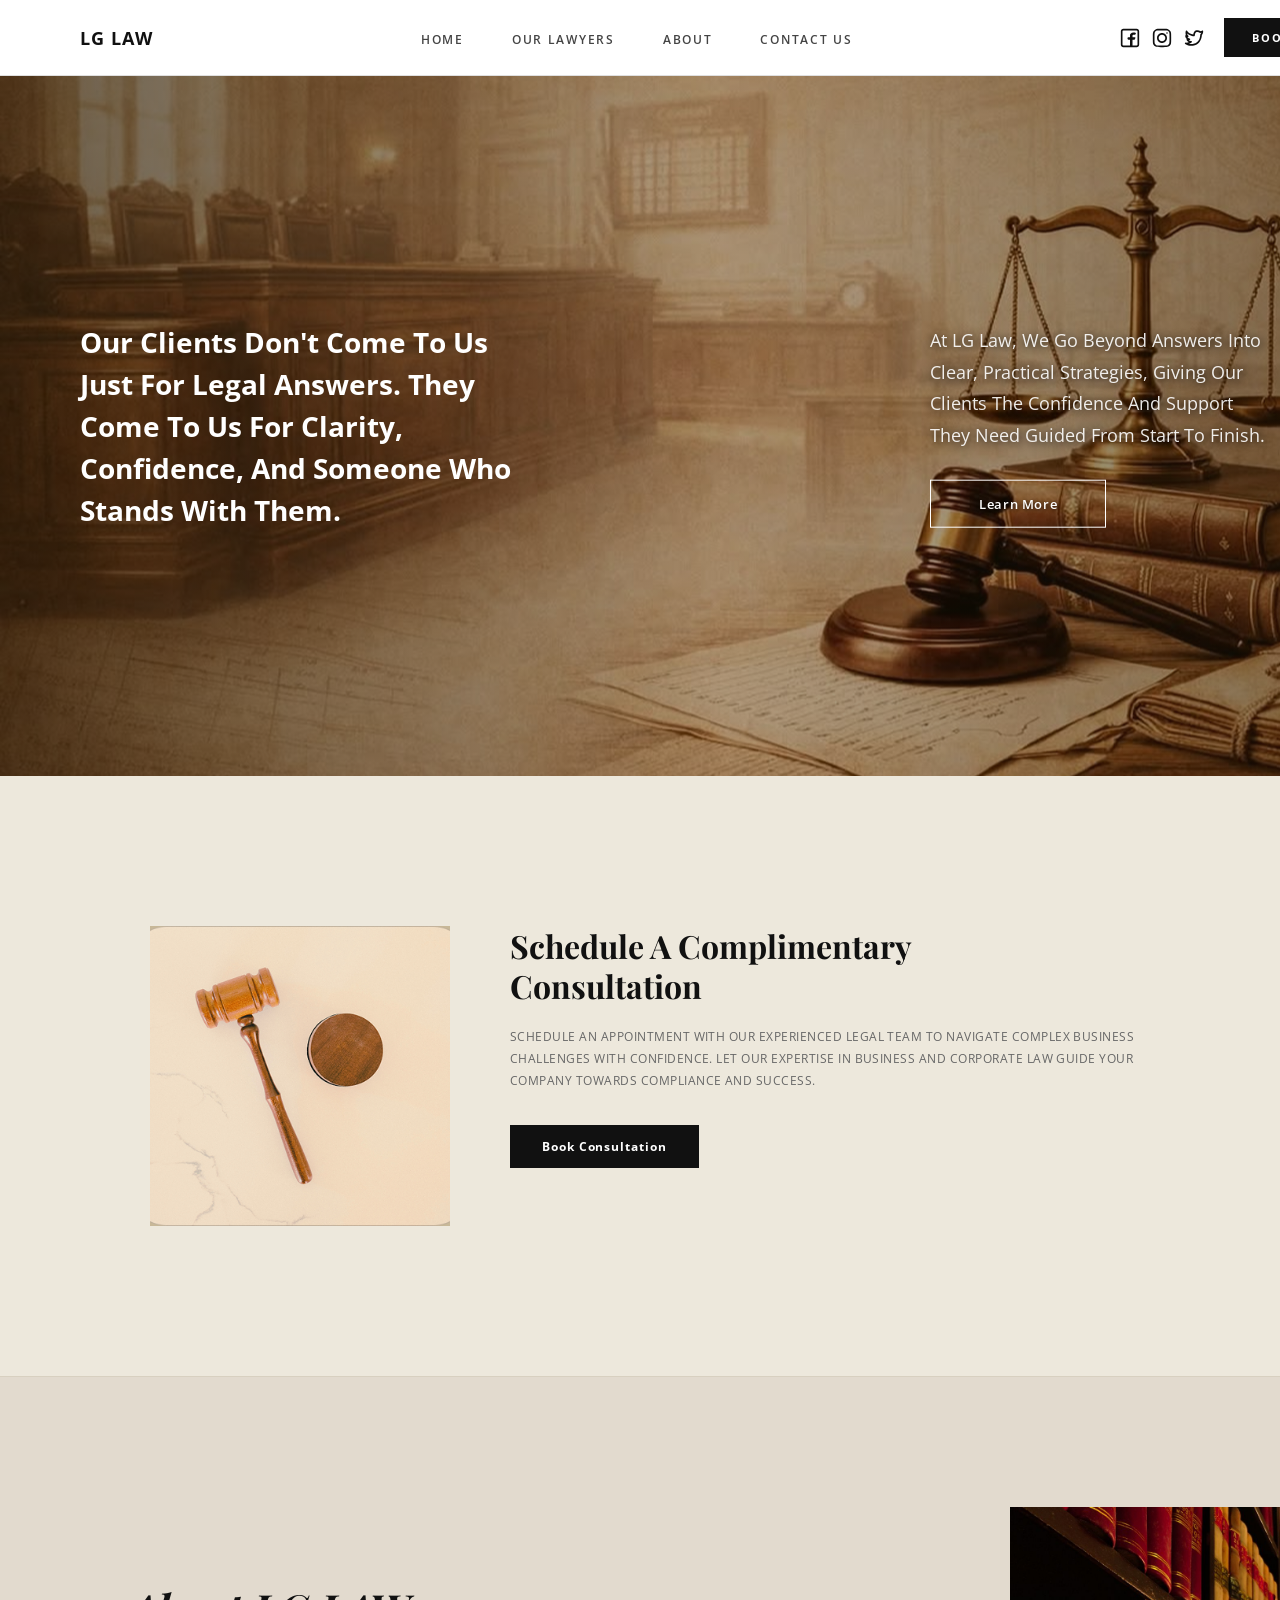
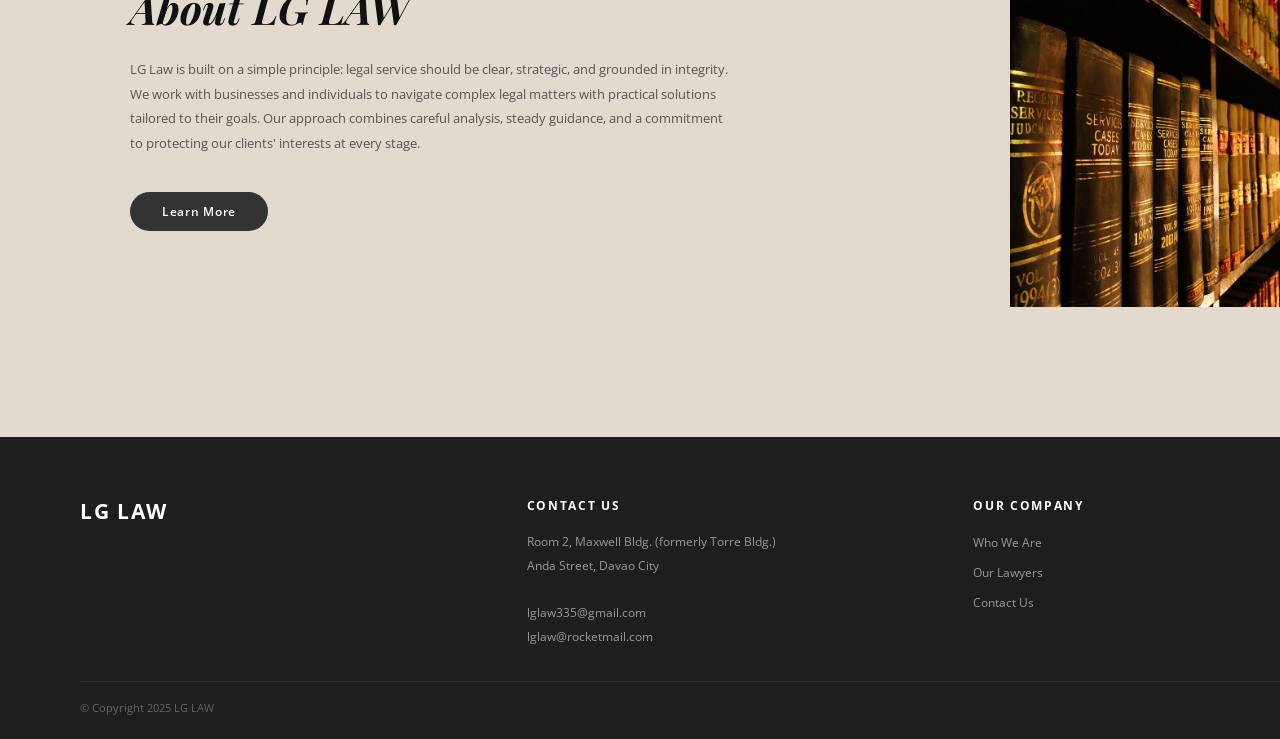
==== index.html @ b1ef5360 "Initial Commit" ====
<!DOCTYPE html>
<html lang="en">
<head>
  <meta charset="UTF-8" />
  <meta name="viewport" content="width=device-width, initial-scale=1.0"/>
  <title>LG LAW</title>
  <link href="https://fonts.googleapis.com/css2?family=Playfair+Display:ital,wght@0,400;0,700;1,400&family=Open+Sans:wght@300;400;600;700&display=swap" rel="stylesheet"/>
  <link rel="stylesheet" href="style.css"/>
</head>
<body>

  <!-- NAVBAR -->
  <nav>
    <div class="nav-logo">LG LAW</div>
    <ul class="nav-links">
      <li><a href="#">Home</a></li>
      <li><a href="Our Lawyers.html">Our Lawyers</a></li>
      <li><a href="about.html">About</a></li>
      <li><a href="contact.html">Contact Us</a></li>
    </ul>   
    <div class="nav-right">
      <div class="nav-social">
  <a href="#"><img src="svg/facebook.svg" alt="Facebook" width="20" height="20"/></a>
  <a href="#"><img src="svg/instagram.svg" alt="Instagram" width="20" height="20"/></a>
  <a href="#"><img src="svg/twitter.svg" alt="Twitter" width="20" height="20"/></a>
</div>
      <a href="contact.html" class="nav-book">Book Now</a>
    </div>
  </nav>

  <!-- HERO -->
  <section class="hero">
    <!-- Replace src="" with your actual hero image -->
    <img src="" alt="" class="hero-img" onerror="this.style.display='none'"/>
    <div class="hero-overlay"></div>

    <div class="hero-content">
      <h1 class="hero-title">
        Our Clients Don't Come To Us<br/>
        Just For Legal Answers. They<br/>
        Come To Us For Clarity,<br/>
        Confidence, And Someone Who<br/>
        Stands With Them.
      </h1>
    </div>

    <div class="hero-right">
      <p class="hero-right-text">
        At LG Law, We Go Beyond Answers Into<br/>
        Clear, Practical Strategies, Giving Our Clients The
        Confidence And Support <br/>
        They Need Guided From
        Start To Finish.
      </p>
      <a href="about.html" class="hero-btn">Learn More</a>
    </div>
  </section>

  <!-- CONSULTATION SECTION -->
  <section class="consult">
    <div class="consult-img-box">
  <img src="images/i2.png" alt="Consultation"/>
</div>
    <div class="consult-body">
      <h2>Schedule A Complimentary<br/>Consultation</h2>
      <p>
        SCHEDULE AN APPOINTMENT WITH OUR EXPERIENCED LEGAL
        TEAM TO NAVIGATE COMPLEX BUSINESS CHALLENGES WITH
        CONFIDENCE. LET OUR EXPERTISE IN BUSINESS AND CORPORATE
        LAW GUIDE YOUR COMPANY TOWARDS COMPLIANCE AND
        SUCCESS.
      </p>
      <a href="contact.html" class="consult-btn">Book Consultation</a>
    </div>
  </section>

  <!-- ABOUT SECTION -->
  <section class="about">
    <div class="about-text">
      <h2>About LG LAW</h2>
      <p>
        LG Law is built on a simple principle: legal service should be clear,
        strategic, and grounded in integrity. We work with businesses and
        individuals to navigate complex legal matters with practical solutions
        tailored to their goals. Our approach combines careful analysis,
        steady guidance, and a commitment to protecting our clients'
        interests at every stage.
      </p>
      <a href="about.html" class="about-btn">Learn More</a>
    </div>
    <div class="about-img-box">
      <img src="images/i3.jpg" alt="About LG Law" onerror="this.style.display='none'"/>
    </div>
  </section>

  <!-- FOOTER -->
  <footer>
    <div class="footer-grid">
      <div class="footer-col">
        <div class="footer-logo">LG LAW</div>
      </div>
      <div class="footer-col">
        <h4>Contact Us</h4>
        <address>
          Room 2, Maxwell Bldg. (formerly Torre Bldg.)<br/>
          Anda Street, Davao City<br/><br/>
          lglaw335@gmail.com<br/> 
          lglaw@rocketmail.com
        </address>
      </div>
      <div class="footer-col">
        <h4>Our Company</h4>
        <ul>
          <li><a href="about.html">Who We Are</a></li>
          <li><a href="Our Lawyers.html">Our Lawyers</a></li>
          <li><a href="contact.html">Contact Us</a></li>
        </ul>
      </div>
    </div>
    <div class="footer-bottom">
      &copy; Copyright 2025 LG LAW
    </div>
  </footer>

  <script src="script.js"></script>
</body>
</html>
---- style.css ----
*, *::before, *::after { margin: 0; padding: 0; box-sizing: border-box; }

body {
  font-family: 'Open Sans', sans-serif;
  background: #fff;
  color: #333;
  min-width: 1440px;
}

/* ── NAVBAR ── */
nav {
  display: flex;
  align-items: center;
  justify-content: space-between;
  padding: 18px 80px;
  background: #fff;
  border-bottom: 1px solid #e0e0e0;
  position: sticky;
  top: 0;
  z-index: 100;
}
.nav-logo {
  font-family: 'Open Sans', sans-serif;
  font-weight: 700;
  font-size: 1.1rem;
  color: #111;
  letter-spacing: 0.06em;
}
.nav-links {
  display: flex;
  gap: 48px;
  list-style: none;
}
.nav-links a {
  font-size: 0.72rem;
  letter-spacing: 0.15em;
  text-transform: uppercase;
  color: #444;
  text-decoration: none;
  font-weight: 600;
  transition: color 0.2s;
}
.nav-links a:hover,
.nav-links a.active { color: #111; }
.nav-right {
  display: flex;
  align-items: center;
  gap: 20px;
}
.nav-social {
  display: flex;
  gap: 12px;
  align-items: center;
}
.nav-social a {
  color: #666;
  font-size: 0.85rem;
  text-decoration: none;
  transition: color 0.2s;
}
.nav-social a:hover { color: #111; }
.nav-book {
  background: #111;
  color: #fff;
  padding: 12px 28px;
  font-size: 0.68rem;
  letter-spacing: 0.18em;
  text-transform: uppercase;
  font-weight: 700;
  text-decoration: none;
  transition: background 0.3s;
}
.nav-book:hover { background: #8B6914; }

/* ── HERO ── */
.hero {
  position: relative;
  height: 700px;
  display: flex;
  align-items: center;
  overflow: hidden;
  background-image: url('images/i1.png');
  background-size: cover;
  background-position: center;
  background-repeat: no-repeat;
}
.hero-img {
  position: absolute;
  inset: 0;
  width: 100%; height: 100%;
  object-fit: cover;
  opacity: 0.55;
}
.hero-overlay {
  position: absolute;
  inset: 0;
  background: linear-gradient(
    to right,
    rgba(30, 22, 5, 0.65) 0%,
    rgba(30, 22, 5, 0.35) 50%,
    rgba(30, 22, 5, 0.55) 100%
  );
}
.hero-content {
  position: relative;
  z-index: 2;
  padding: 0 80px;
  width: 50%;
}
.hero-title {
  font-family: 'Open Sans', sans-serif;
  font-size: 1.75rem;
  font-weight: 700;
  color: #fff;
  line-height: 1.5;
}
.hero-right {
  position: absolute;
  right: 150px;
  top: 50%;
  transform: translateY(-50%);
  z-index: 2;
  width: 360px;
}
.hero-right-text {
  font-size: 1.1rem;
  color: rgba(255, 255, 255, 0.9);
  line-height: 1.8;
  margin-bottom: 28px;
  text-shadow: 1px 1px 8px rgba(0, 0, 0, 0.9);
}
.hero-btn {
  display: inline-block;
  background: transparent;
  color: #fff;
  border: 1.5px solid #fff;
  padding: 14px 48px;
  font-size: 0.8rem;
  font-weight: 600;
  text-decoration: none;
  transition: background 0.3s, color 0.3s;
  letter-spacing: 0.05em;
  text-shadow: 1px 1px 4px rgba(0, 0, 0, 0.8);
}
.hero-btn:hover {
  background: #fff;
  color: #333;
}

/* ── CONSULTATION SECTION ── */
.consult {
  background: #ede8dc;
  padding: 150px 150px;
  display: flex;
  gap: 60px;
  align-items: flex-start;
  border-bottom: 1px solid #d8d0c0;
}
.consult-img-box {
  flex-shrink: 0;
  width: 300px;
  height: 300px;
  background: #c8b898;
  overflow: hidden;
  display: flex;
  align-items: center;
  justify-content: center;
}
.consult-img-box img {
  width: 100%; height: 100%;
  object-fit: cover;
}
.consult-body {
  flex: 1;
  max-width: 640px;
}
.consult-body h2 {
  font-family: 'Playfair Display', serif;
  font-size: 2rem;
  font-weight: 700;
  color: #111;
  margin-bottom: 20px;
  line-height: 1.25;
}
.consult-body p {
  font-size: 0.75rem;
  color: #666;
  line-height: 1.85;
  margin-bottom: 32px;
  letter-spacing: 0.04em;
}
.consult-btn {
  display: inline-block;
  background: #111;
  color: #fff;
  padding: 14px 32px;
  font-size: 0.72rem;
  font-weight: 700;
  letter-spacing: 0.08em;
  text-decoration: none;
  transition: background 0.3s;
}
.consult-btn:hover { background: #8B6914; }

/* ── ABOUT SECTION ── */
.about {
  background: #e2dace;
  padding: 130px 130px;
  display: flex;
  gap: 80px;
  align-items: center;
}
.about-text { flex: 1; }
.about-text h2 {
  font-family: 'Playfair Display', serif;
  font-size: 2.6rem;
  font-style: italic;
  color: #111;
  margin-bottom: 24px;
  line-height: 1.2;
}
.about-text p {
  font-size: 0.82rem;
  color: #555;
  line-height: 1.9;
  margin-bottom: 36px;
  max-width: 600px;
}
.about-btn {
  display: inline-block;
  background: #333;
  color: #fff;
  padding: 12px 32px;
  font-size: 0.72rem;
  font-weight: 600;
  text-decoration: none;
  border-radius: 24px;
  letter-spacing: 0.06em;
  transition: background 0.3s;
}
.about-btn:hover { background: #8B6914; }
.about-img-box {
  flex-shrink: 0;
  width: 300px;
  height: 400px;
  overflow: hidden;
  background: #b0a08a;
  display: flex;
  align-items: center;
  justify-content: center;
}
.about-img-box img {
  width: 100%; height: 100%;
  object-fit: cover;
}

/* ── FOOTER ── */
footer {
  background: #1e1e1e;
  color: #bbb;
  padding: 60px 80px 24px;
}
.footer-grid {
  display: grid;
  grid-template-columns: 1fr 1fr 1fr;
  gap: 60px;
  margin-bottom: 32px;
}
.footer-logo {
  font-family: 'Open Sans', sans-serif;
  font-size: 1.3rem;
  font-weight: 700;
  color: #fff;
  letter-spacing: 0.08em;
}
.footer-col h4 {
  font-size: 0.75rem;
  font-weight: 700;
  color: #fff;
  letter-spacing: 0.14em;
  text-transform: uppercase;
  margin-bottom: 16px;
}
.footer-col address {
  font-size: 0.78rem;
  color: #999;
  line-height: 1.9;
  font-style: normal;
}
.footer-col ul { list-style: none; }
.footer-col ul li { margin-bottom: 8px; }
.footer-col ul li a {
  font-size: 0.78rem;
  color: #999;
  text-decoration: none;
  transition: color 0.3s;
}
.footer-col ul li a:hover { color: #C9A84C; }
.footer-bottom {
  border-top: 1px solid #333;
  padding-top: 18px;
  font-size: 0.68rem;
  color: #666;
  text-align: left;
}

/* ── FADE IN ANIMATION ── */
.fade-in {
  opacity: 0;
  transform: translateY(20px);
  transition: opacity 0.7s ease, transform 0.7s ease;
}
.fade-in.visible {
  opacity: 1;
  transform: translateY(0);
}
.nav-social a img {
  display: block;
  transition: opacity 0.2s ease;
}

.nav-social a:hover img {
  opacity: 0.7;
}.nav-social a img {
  display: block;
  transition: opacity 0.2s ease;
}

.nav-social a:hover img {
  opacity: 0.7;
}
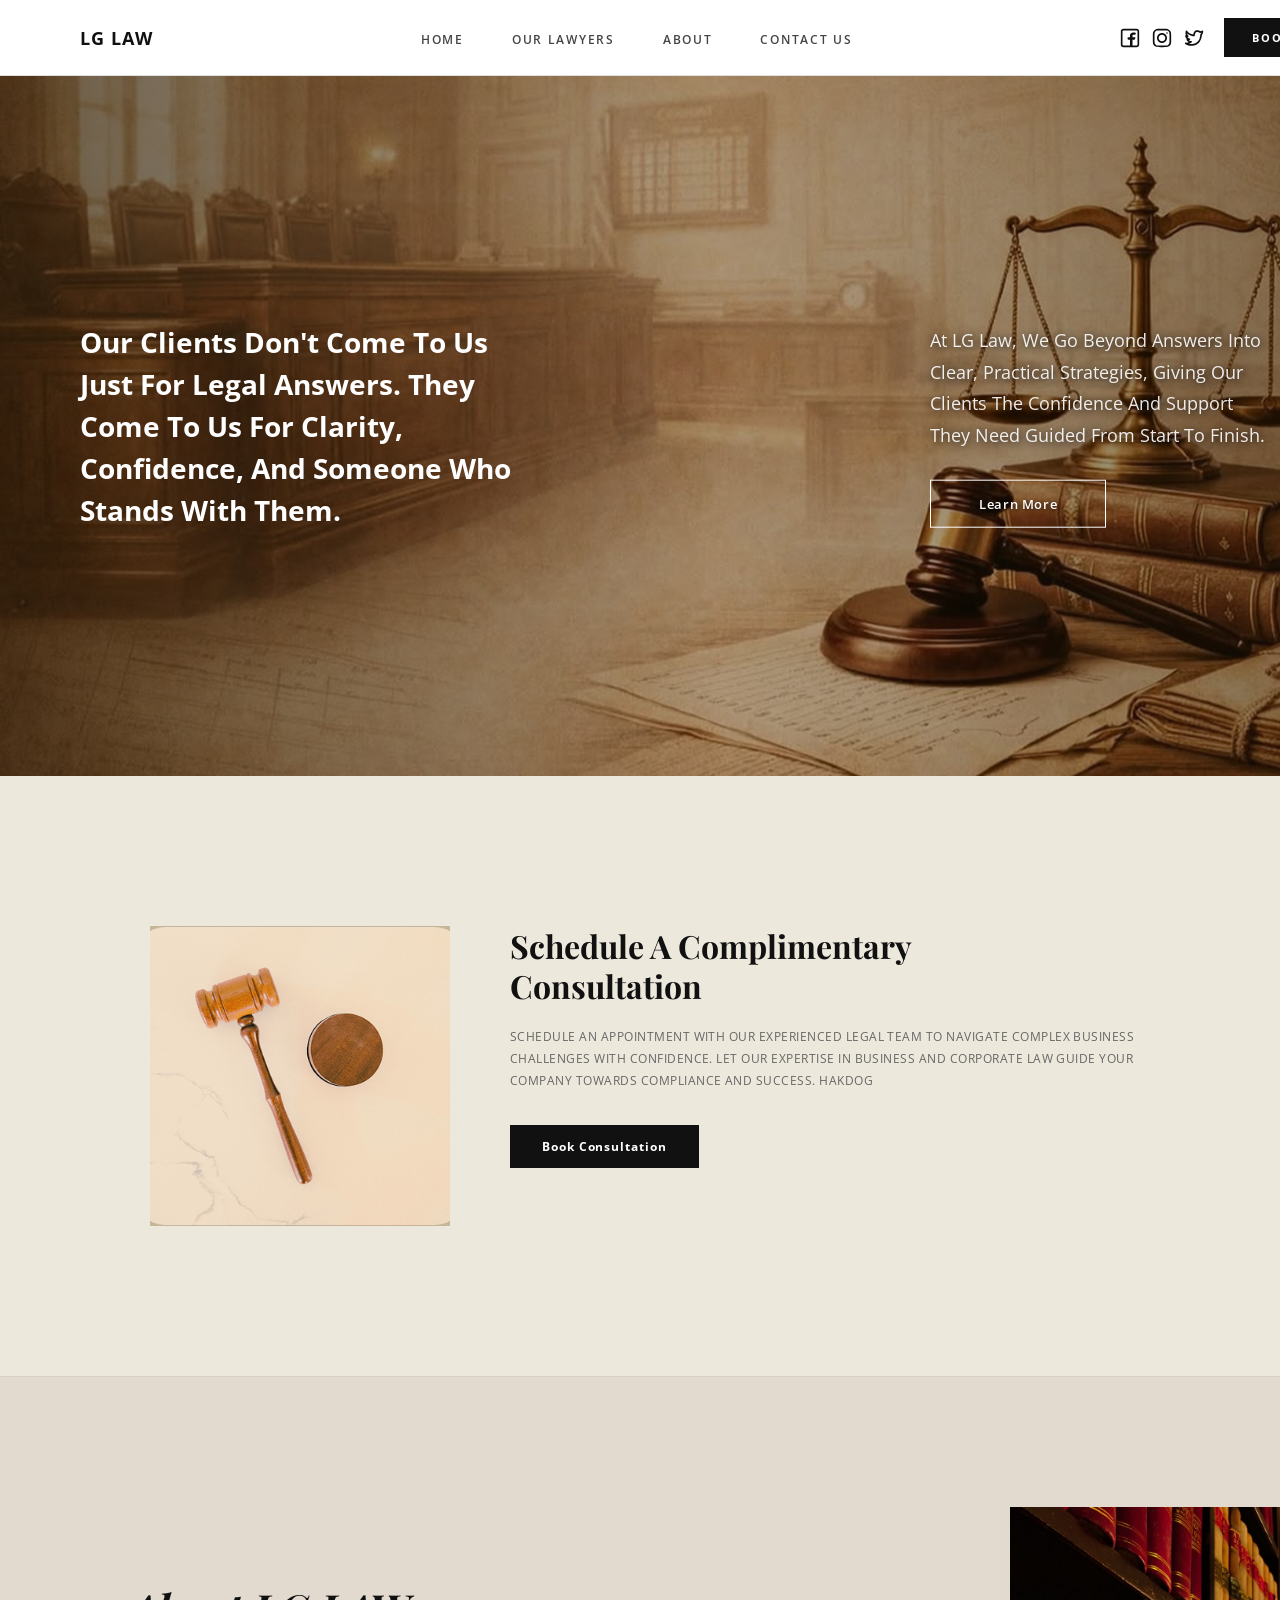
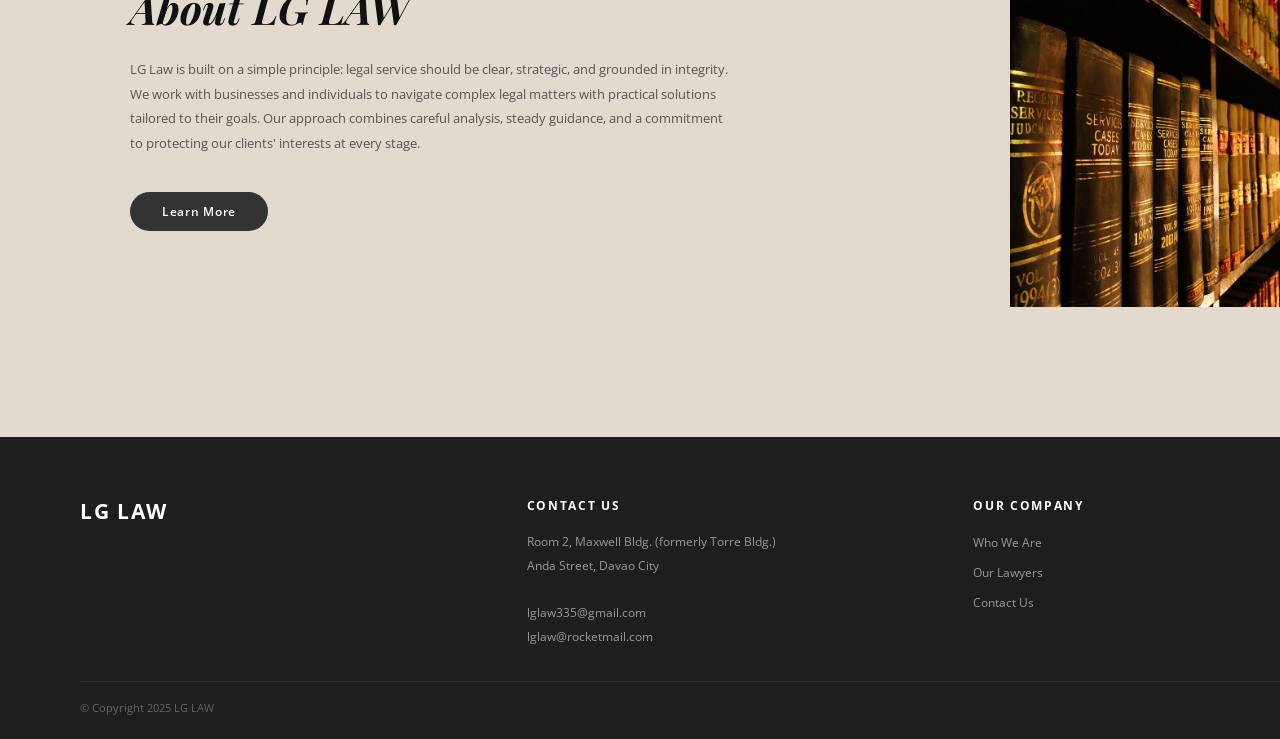
==== commit 647c1a41: "commit 1st commit" ====
--- a/index.html
+++ b/index.html
@@ -68,7 +68,7 @@
         TEAM TO NAVIGATE COMPLEX BUSINESS CHALLENGES WITH
         CONFIDENCE. LET OUR EXPERTISE IN BUSINESS AND CORPORATE
         LAW GUIDE YOUR COMPANY TOWARDS COMPLIANCE AND
-        SUCCESS.
+        SUCCESS. HAKDOG
       </p>
       <a href="contact.html" class="consult-btn">Book Consultation</a>
     </div>
